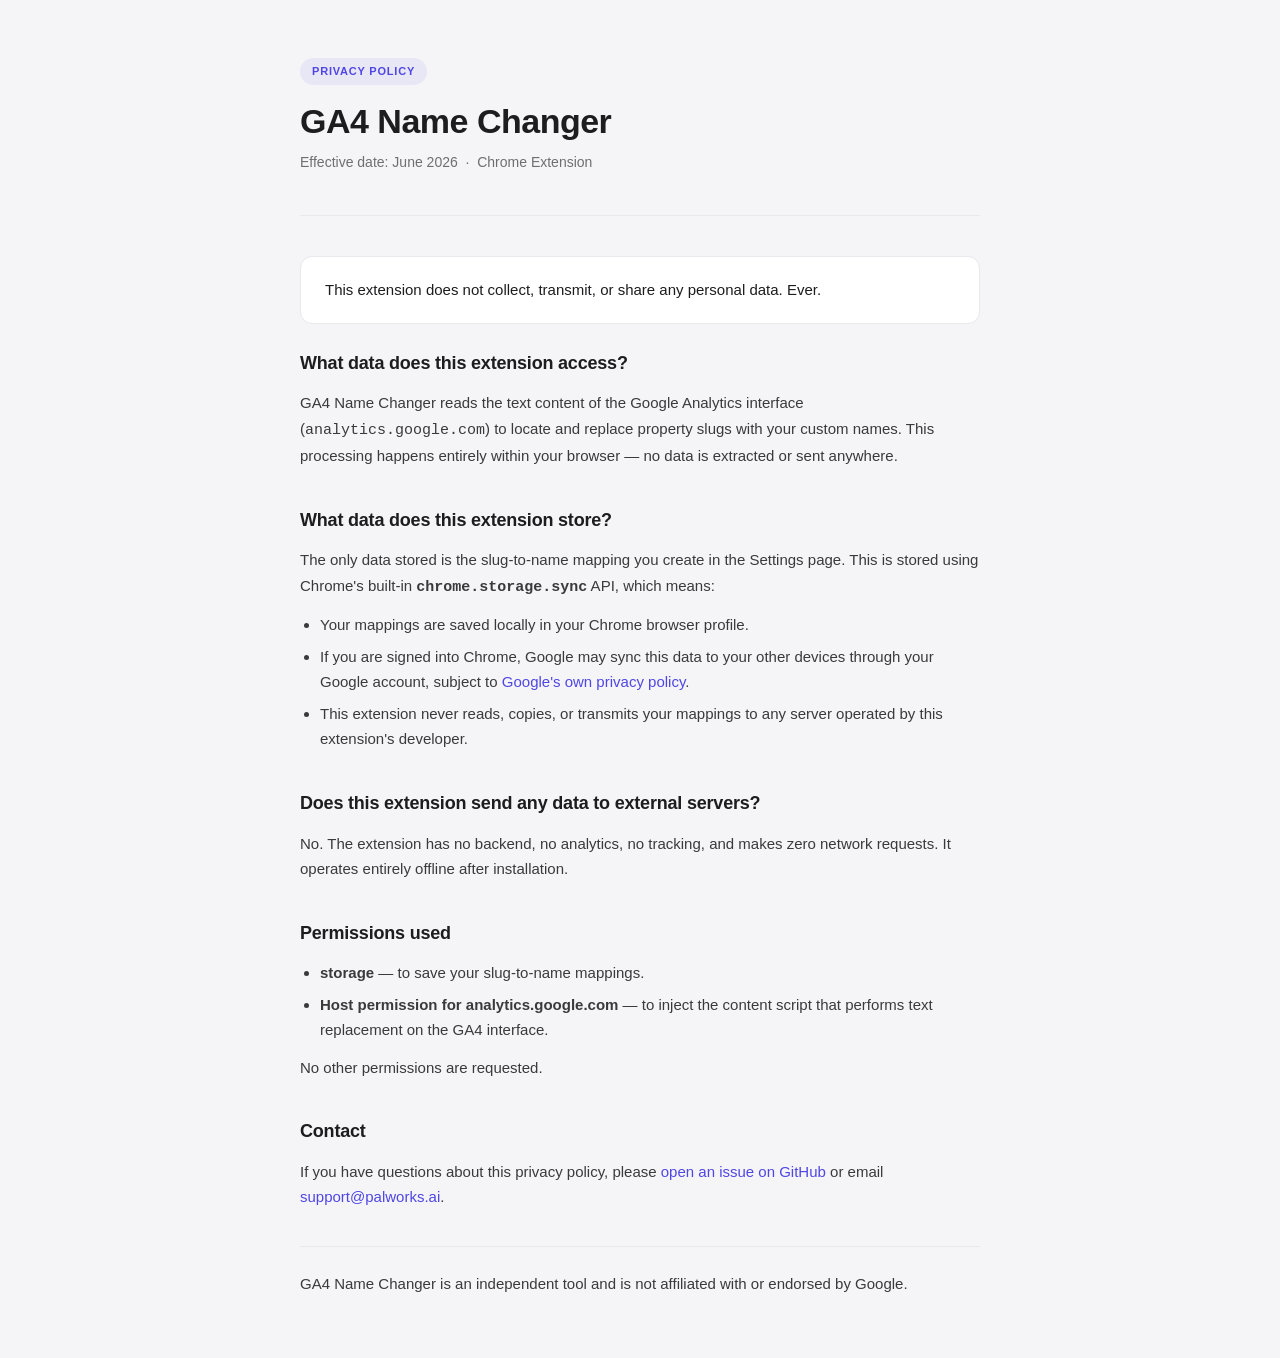
==== privacy.html @ 748536a0 "docs: overhaul README/ARCHITECTURE/CHANGELOG for public release; remove dead files - README: rewrite" ====
<!DOCTYPE html>
<html lang="en">
<head>
  <meta charset="UTF-8">
  <meta name="viewport" content="width=device-width, initial-scale=1.0">
  <title>Privacy Policy — GA4 Name Changer</title>
  <style>
    *, *::before, *::after { box-sizing: border-box; margin: 0; padding: 0; }

    :root {
      --text:   #1d1d1f;
      --text-2: #6e6e73;
      --accent: #4F46E5;
      --border: #e8e8ed;
    }

    body {
      font-family: -apple-system, BlinkMacSystemFont, "SF Pro Text", "Segoe UI", sans-serif;
      font-size: 16px;
      line-height: 1.7;
      color: var(--text);
      background: #f5f5f7;
      padding: 0 24px 64px;
      -webkit-font-smoothing: antialiased;
    }

    .container {
      max-width: 680px;
      margin: 0 auto;
    }

    header {
      padding: 56px 0 40px;
      border-bottom: 1px solid var(--border);
      margin-bottom: 40px;
    }

    .badge {
      display: inline-block;
      font-size: 11px;
      font-weight: 600;
      text-transform: uppercase;
      letter-spacing: 0.8px;
      color: var(--accent);
      background: rgba(79,70,229,0.08);
      border-radius: 20px;
      padding: 4px 12px;
      margin-bottom: 16px;
    }

    h1 {
      font-size: 34px;
      font-weight: 700;
      letter-spacing: -0.5px;
      line-height: 1.2;
    }

    .meta {
      font-size: 14px;
      color: var(--text-2);
      margin-top: 10px;
    }

    section {
      margin-bottom: 36px;
    }

    h2 {
      font-size: 18px;
      font-weight: 600;
      letter-spacing: -0.2px;
      margin-bottom: 12px;
    }

    p {
      font-size: 15px;
      color: #3a3a3c;
      margin-bottom: 12px;
    }

    p:last-child {
      margin-bottom: 0;
    }

    ul {
      padding-left: 20px;
      margin-bottom: 12px;
    }

    li {
      font-size: 15px;
      color: #3a3a3c;
      margin-bottom: 6px;
    }

    .highlight-box {
      background: white;
      border-radius: 12px;
      border: 1px solid var(--border);
      padding: 20px 24px;
      margin: 24px 0;
    }

    .highlight-box p {
      font-size: 15px;
      font-weight: 500;
      color: var(--text);
      margin: 0;
    }

    a {
      color: var(--accent);
      text-decoration: none;
    }

    a:hover {
      text-decoration: underline;
    }

    footer {
      border-top: 1px solid var(--border);
      padding-top: 24px;
      font-size: 13px;
      color: var(--text-2);
    }
  </style>
</head>
<body>
  <div class="container">

    <header>
      <div class="badge">Privacy Policy</div>
      <h1>GA4 Name Changer</h1>
      <p class="meta">Effective date: June 2026 &nbsp;·&nbsp; Chrome Extension</p>
    </header>

    <div class="highlight-box">
      <p>This extension does not collect, transmit, or share any personal data. Ever.</p>
    </div>

    <section>
      <h2>What data does this extension access?</h2>
      <p>GA4 Name Changer reads the text content of the Google Analytics interface
         (<code>analytics.google.com</code>) to locate and replace property slugs with your
         custom names. This processing happens entirely within your browser — no data is
         extracted or sent anywhere.</p>
    </section>

    <section>
      <h2>What data does this extension store?</h2>
      <p>The only data stored is the slug-to-name mapping you create in the Settings page.
         This is stored using Chrome's built-in
         <strong><code>chrome.storage.sync</code></strong> API, which means:</p>
      <ul>
        <li>Your mappings are saved locally in your Chrome browser profile.</li>
        <li>If you are signed into Chrome, Google may sync this data to your other
            devices through your Google account, subject to
            <a href="https://policies.google.com/privacy" target="_blank" rel="noopener">
            Google's own privacy policy</a>.</li>
        <li>This extension never reads, copies, or transmits your mappings to any
            server operated by this extension's developer.</li>
      </ul>
    </section>

    <section>
      <h2>Does this extension send any data to external servers?</h2>
      <p>No. The extension has no backend, no analytics, no tracking, and makes
         zero network requests. It operates entirely offline after installation.</p>
    </section>

    <section>
      <h2>Permissions used</h2>
      <ul>
        <li><strong>storage</strong> — to save your slug-to-name mappings.</li>
        <li><strong>Host permission for analytics.google.com</strong> — to inject the
            content script that performs text replacement on the GA4 interface.</li>
      </ul>
      <p>No other permissions are requested.</p>
    </section>

    <section>
      <h2>Contact</h2>
      <p>If you have questions about this privacy policy, please
         <a href="https://github.com/PalWorks/Google-Analytics-Name-Changer-for-Chrome-Extensions/issues"
            target="_blank" rel="noopener">open an issue on GitHub</a>
         or email <a href="mailto:support@palworks.ai">support@palworks.ai</a>.</p>
    </section>

    <footer>
      <p>GA4 Name Changer is an independent tool and is not affiliated with or endorsed by Google.</p>
    </footer>

  </div>
</body>
</html>
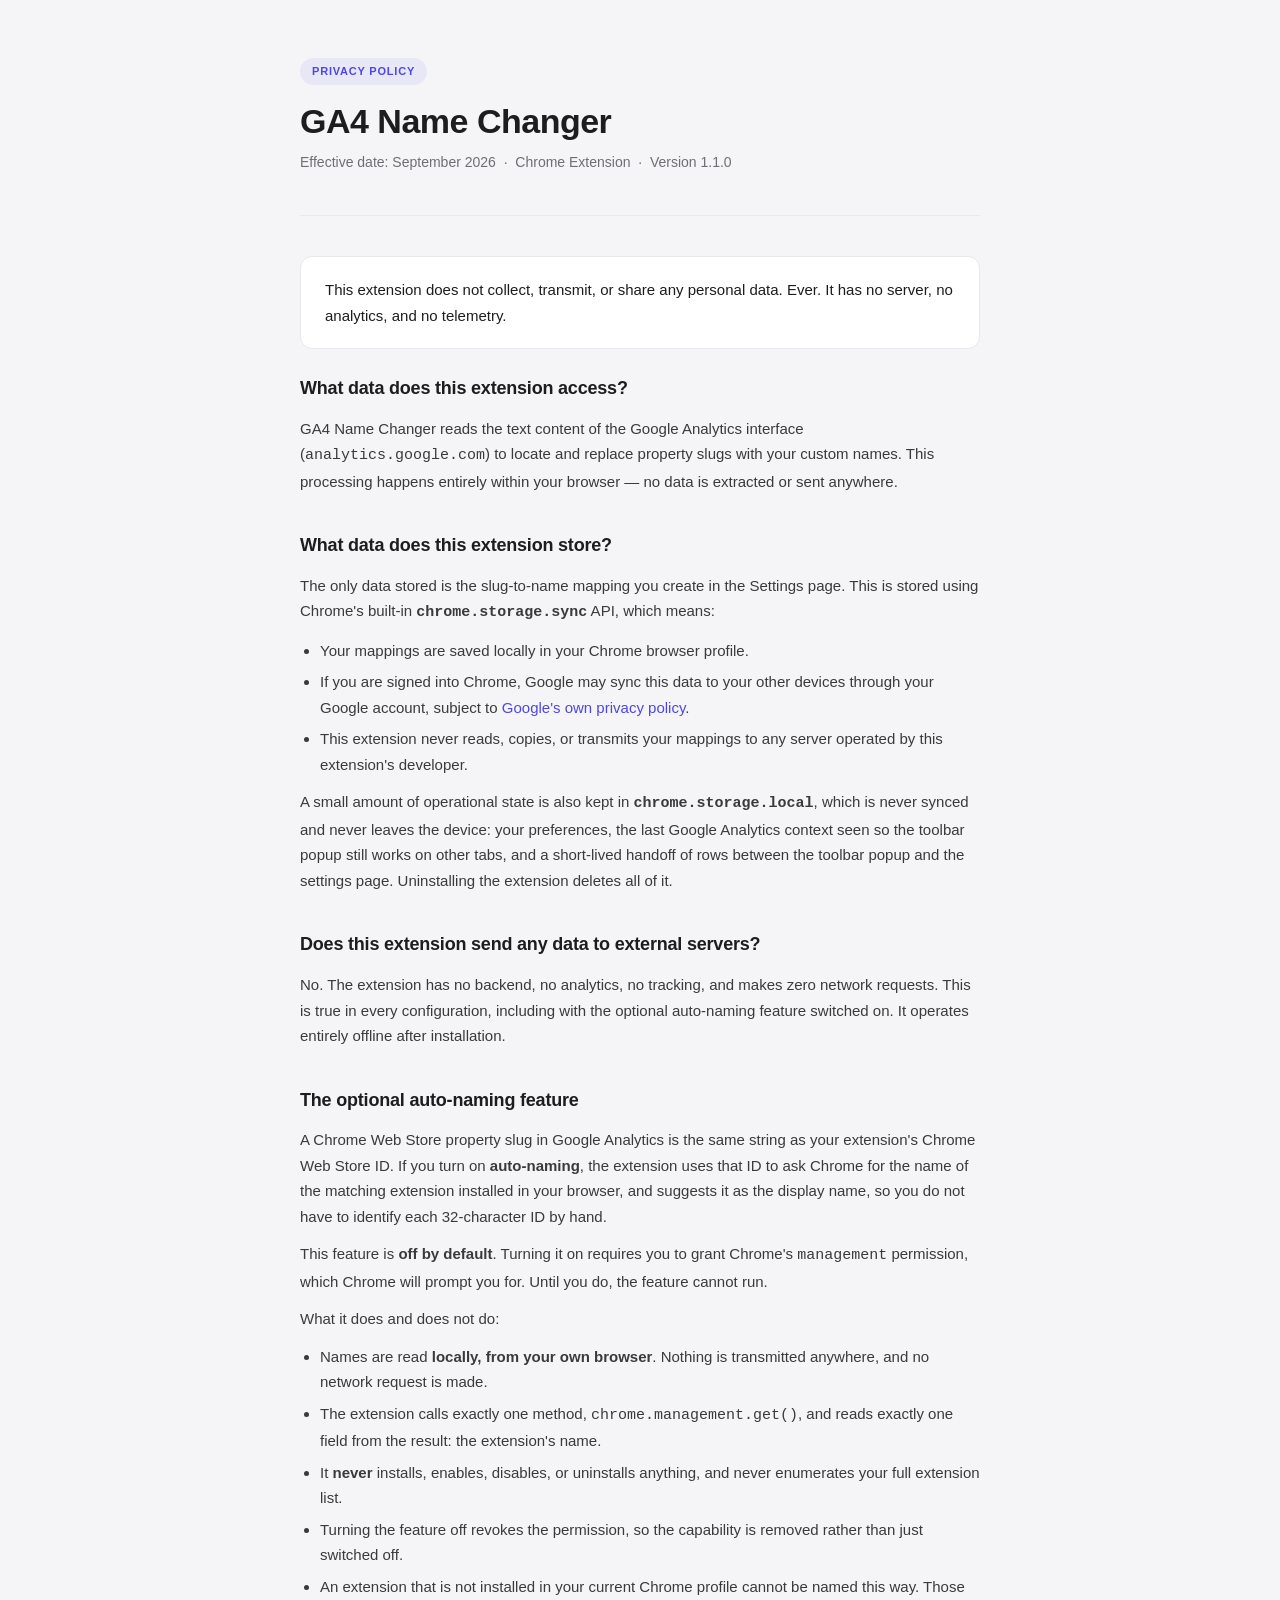
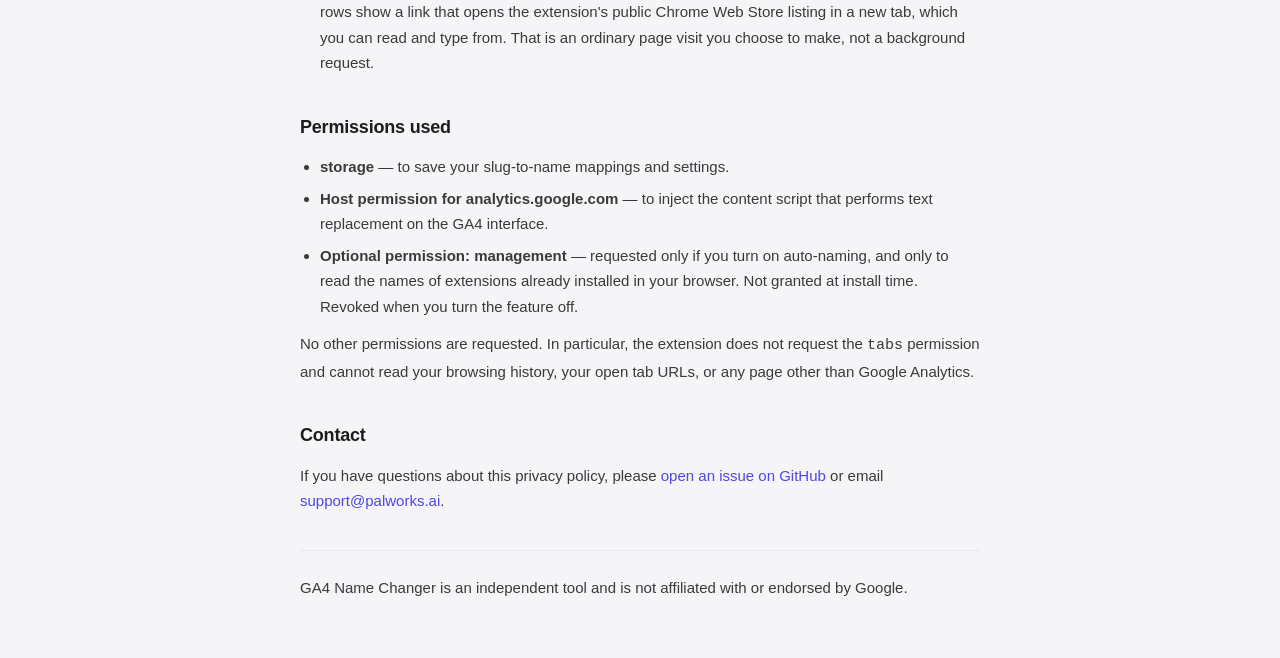
==== commit 43d04a78: "feat: auto-naming, onboarding modal, popup handoff, and agent docs Adds v1.1.0. Three user-facing fe" ====
--- a/privacy.html
+++ b/privacy.html
@@ -131,11 +131,12 @@
     <header>
       <div class="badge">Privacy Policy</div>
       <h1>GA4 Name Changer</h1>
-      <p class="meta">Effective date: June 2026 &nbsp;·&nbsp; Chrome Extension</p>
+      <p class="meta">Effective date: September 2026 &nbsp;·&nbsp; Chrome Extension &nbsp;·&nbsp; Version 1.1.0</p>
     </header>
 
     <div class="highlight-box">
-      <p>This extension does not collect, transmit, or share any personal data. Ever.</p>
+      <p>This extension does not collect, transmit, or share any personal data. Ever.
+         It has no server, no analytics, and no telemetry.</p>
     </div>
 
     <section>
@@ -160,22 +161,65 @@
         <li>This extension never reads, copies, or transmits your mappings to any
             server operated by this extension's developer.</li>
       </ul>
+      <p>A small amount of operational state is also kept in
+         <strong><code>chrome.storage.local</code></strong>, which is never synced and
+         never leaves the device: your preferences, the last Google Analytics context
+         seen so the toolbar popup still works on other tabs, and a short-lived handoff
+         of rows between the toolbar popup and the settings page. Uninstalling the
+         extension deletes all of it.</p>
     </section>
 
     <section>
       <h2>Does this extension send any data to external servers?</h2>
-      <p>No. The extension has no backend, no analytics, no tracking, and makes
-         zero network requests. It operates entirely offline after installation.</p>
+      <p>No. The extension has no backend, no analytics, no tracking, and makes zero
+         network requests. This is true in every configuration, including with the
+         optional auto-naming feature switched on. It operates entirely offline after
+         installation.</p>
+    </section>
+
+    <section>
+      <h2>The optional auto-naming feature</h2>
+      <p>A Chrome Web Store property slug in Google Analytics is the same string as
+         your extension's Chrome Web Store ID. If you turn on <strong>auto-naming</strong>,
+         the extension uses that ID to ask Chrome for the name of the matching extension
+         installed in your browser, and suggests it as the display name, so you do not
+         have to identify each 32-character ID by hand.</p>
+
+      <p>This feature is <strong>off by default</strong>. Turning it on requires you to
+         grant Chrome's <code>management</code> permission, which Chrome will prompt you
+         for. Until you do, the feature cannot run.</p>
+
+      <p>What it does and does not do:</p>
+      <ul>
+        <li>Names are read <strong>locally, from your own browser</strong>. Nothing is
+            transmitted anywhere, and no network request is made.</li>
+        <li>The extension calls exactly one method, <code>chrome.management.get()</code>,
+            and reads exactly one field from the result: the extension's name.</li>
+        <li>It <strong>never</strong> installs, enables, disables, or uninstalls anything,
+            and never enumerates your full extension list.</li>
+        <li>Turning the feature off revokes the permission, so the capability is removed
+            rather than just switched off.</li>
+        <li>An extension that is not installed in your current Chrome profile cannot be
+            named this way. Those rows show a link that opens the extension's public
+            Chrome Web Store listing in a new tab, which you can read and type from. That
+            is an ordinary page visit you choose to make, not a background request.</li>
+      </ul>
     </section>
 
     <section>
       <h2>Permissions used</h2>
       <ul>
-        <li><strong>storage</strong> — to save your slug-to-name mappings.</li>
+        <li><strong>storage</strong> — to save your slug-to-name mappings and settings.</li>
         <li><strong>Host permission for analytics.google.com</strong> — to inject the
             content script that performs text replacement on the GA4 interface.</li>
+        <li><strong>Optional permission: management</strong> — requested only if you turn
+            on auto-naming, and only to read the names of extensions already installed in
+            your browser. Not granted at install time. Revoked when you turn the feature
+            off.</li>
       </ul>
-      <p>No other permissions are requested.</p>
+      <p>No other permissions are requested. In particular, the extension does not
+         request the <code>tabs</code> permission and cannot read your browsing history,
+         your open tab URLs, or any page other than Google Analytics.</p>
     </section>
 
     <section>
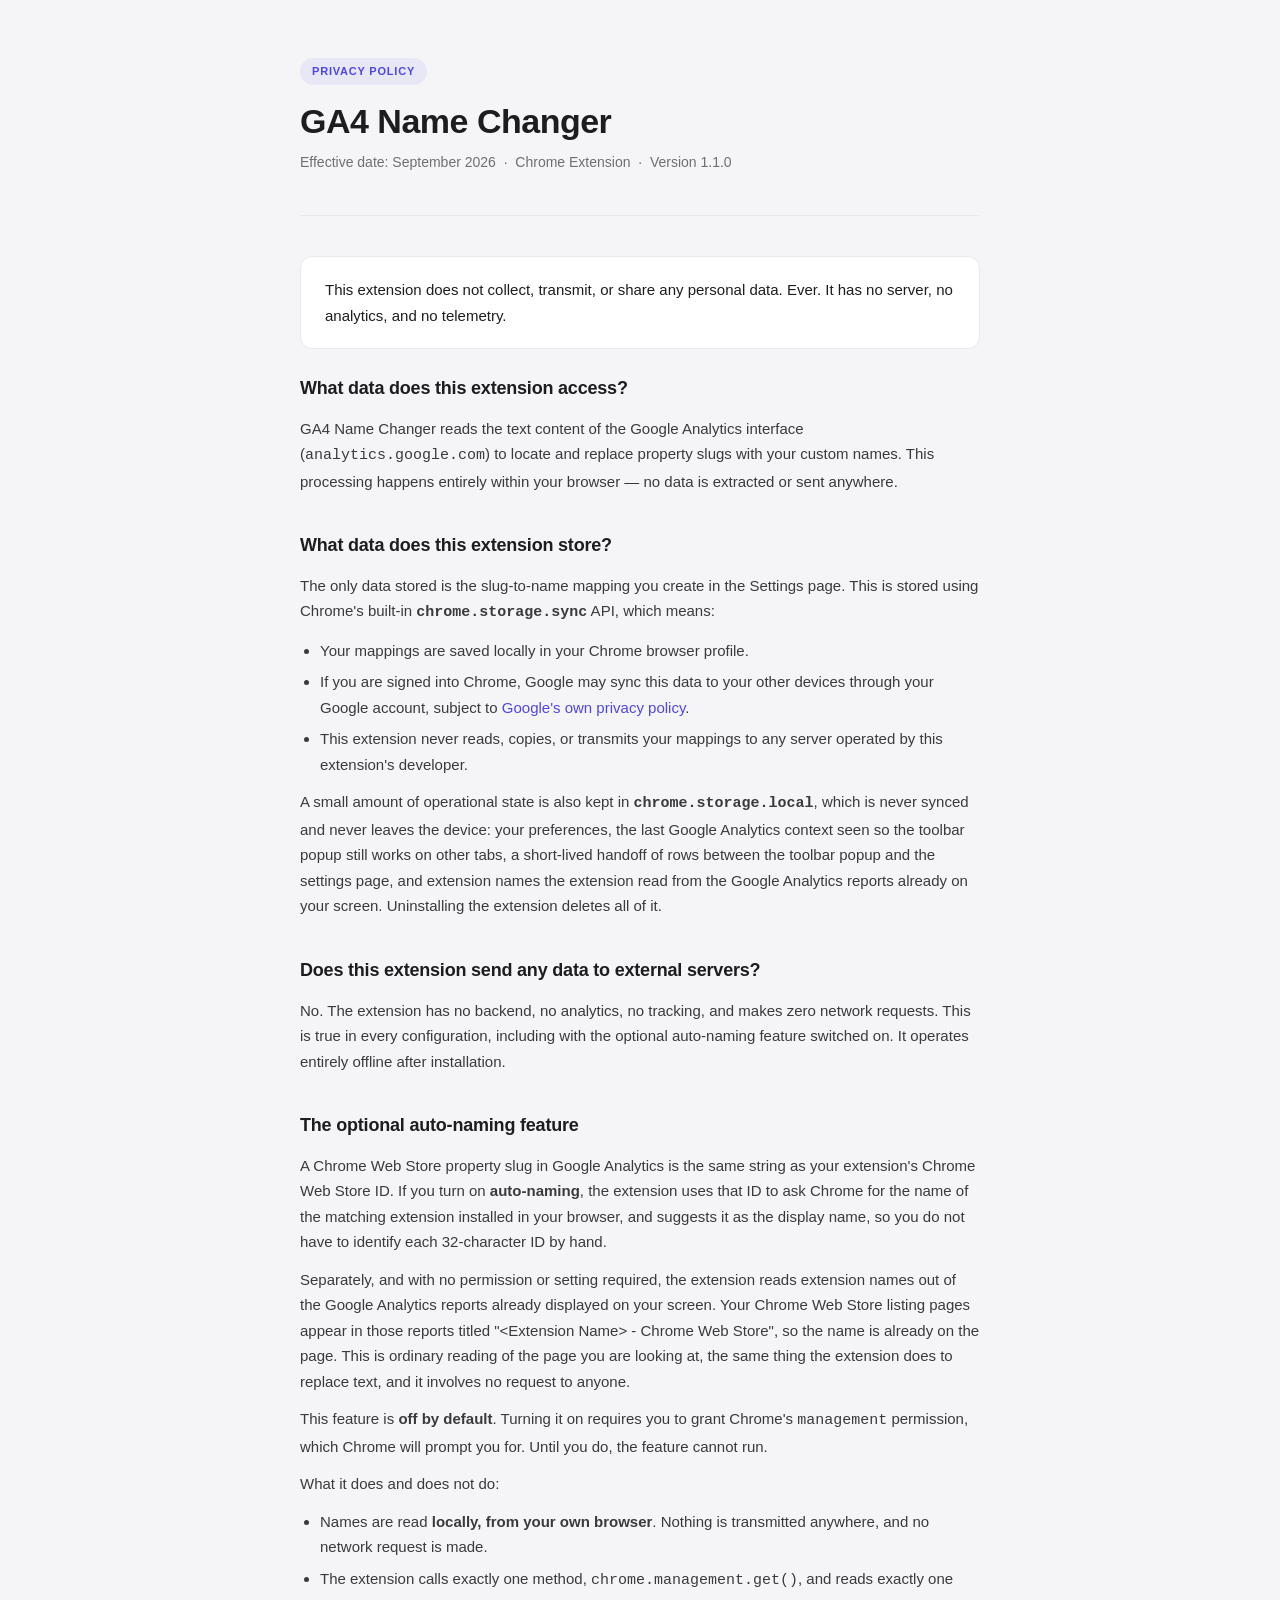
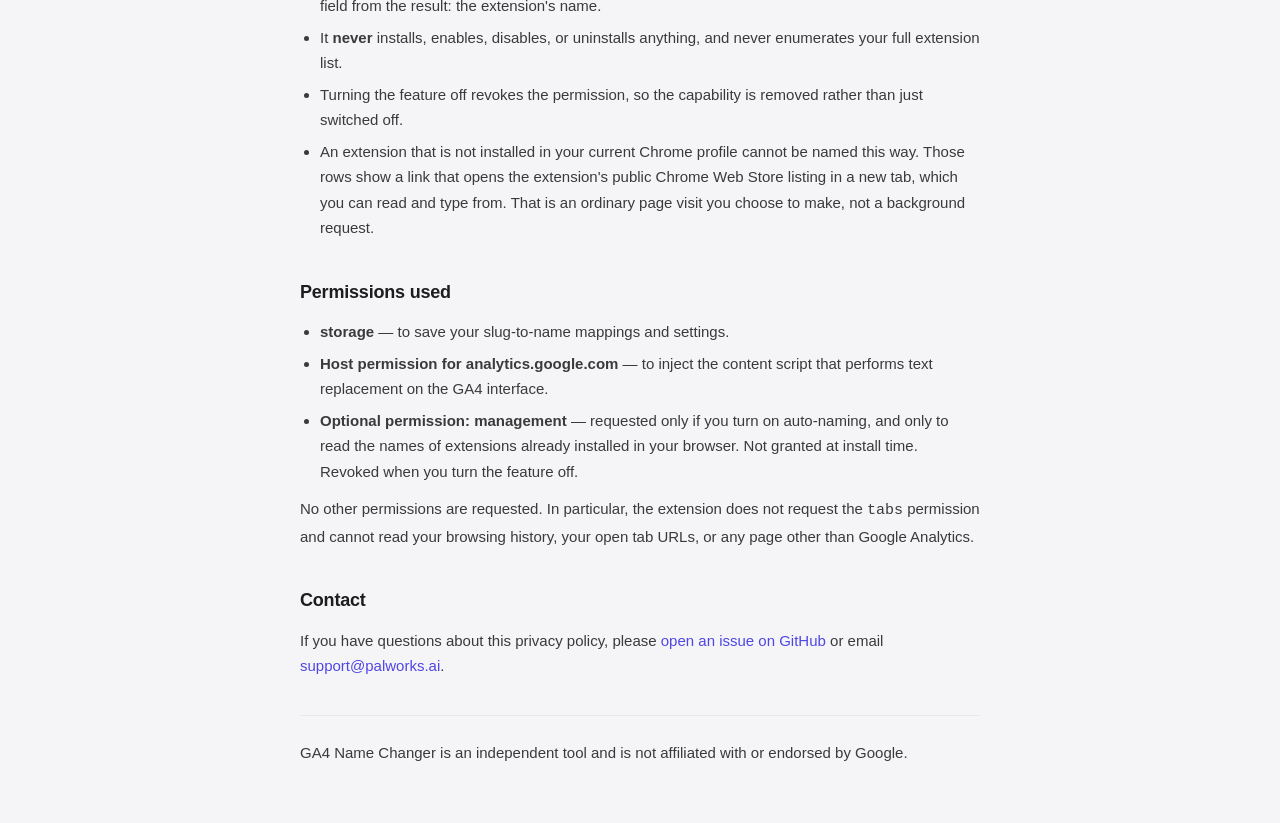
==== commit 8cf15c14: "feat: harvest extension names from GA4's own reports; multi-account detection Three fixes from testi" ====
--- a/privacy.html
+++ b/privacy.html
@@ -164,9 +164,10 @@
       <p>A small amount of operational state is also kept in
          <strong><code>chrome.storage.local</code></strong>, which is never synced and
          never leaves the device: your preferences, the last Google Analytics context
-         seen so the toolbar popup still works on other tabs, and a short-lived handoff
-         of rows between the toolbar popup and the settings page. Uninstalling the
-         extension deletes all of it.</p>
+         seen so the toolbar popup still works on other tabs, a short-lived handoff of rows
+         between the toolbar popup and the settings page, and extension names the
+         extension read from the Google Analytics reports already on your screen.
+         Uninstalling the extension deletes all of it.</p>
     </section>
 
     <section>
@@ -184,6 +185,13 @@
          the extension uses that ID to ask Chrome for the name of the matching extension
          installed in your browser, and suggests it as the display name, so you do not
          have to identify each 32-character ID by hand.</p>
+
+      <p>Separately, and with no permission or setting required, the extension reads
+         extension names out of the Google Analytics reports already displayed on your
+         screen. Your Chrome Web Store listing pages appear in those reports titled
+         "&lt;Extension Name&gt; - Chrome Web Store", so the name is already on the page.
+         This is ordinary reading of the page you are looking at, the same thing the
+         extension does to replace text, and it involves no request to anyone.</p>
 
       <p>This feature is <strong>off by default</strong>. Turning it on requires you to
          grant Chrome's <code>management</code> permission, which Chrome will prompt you
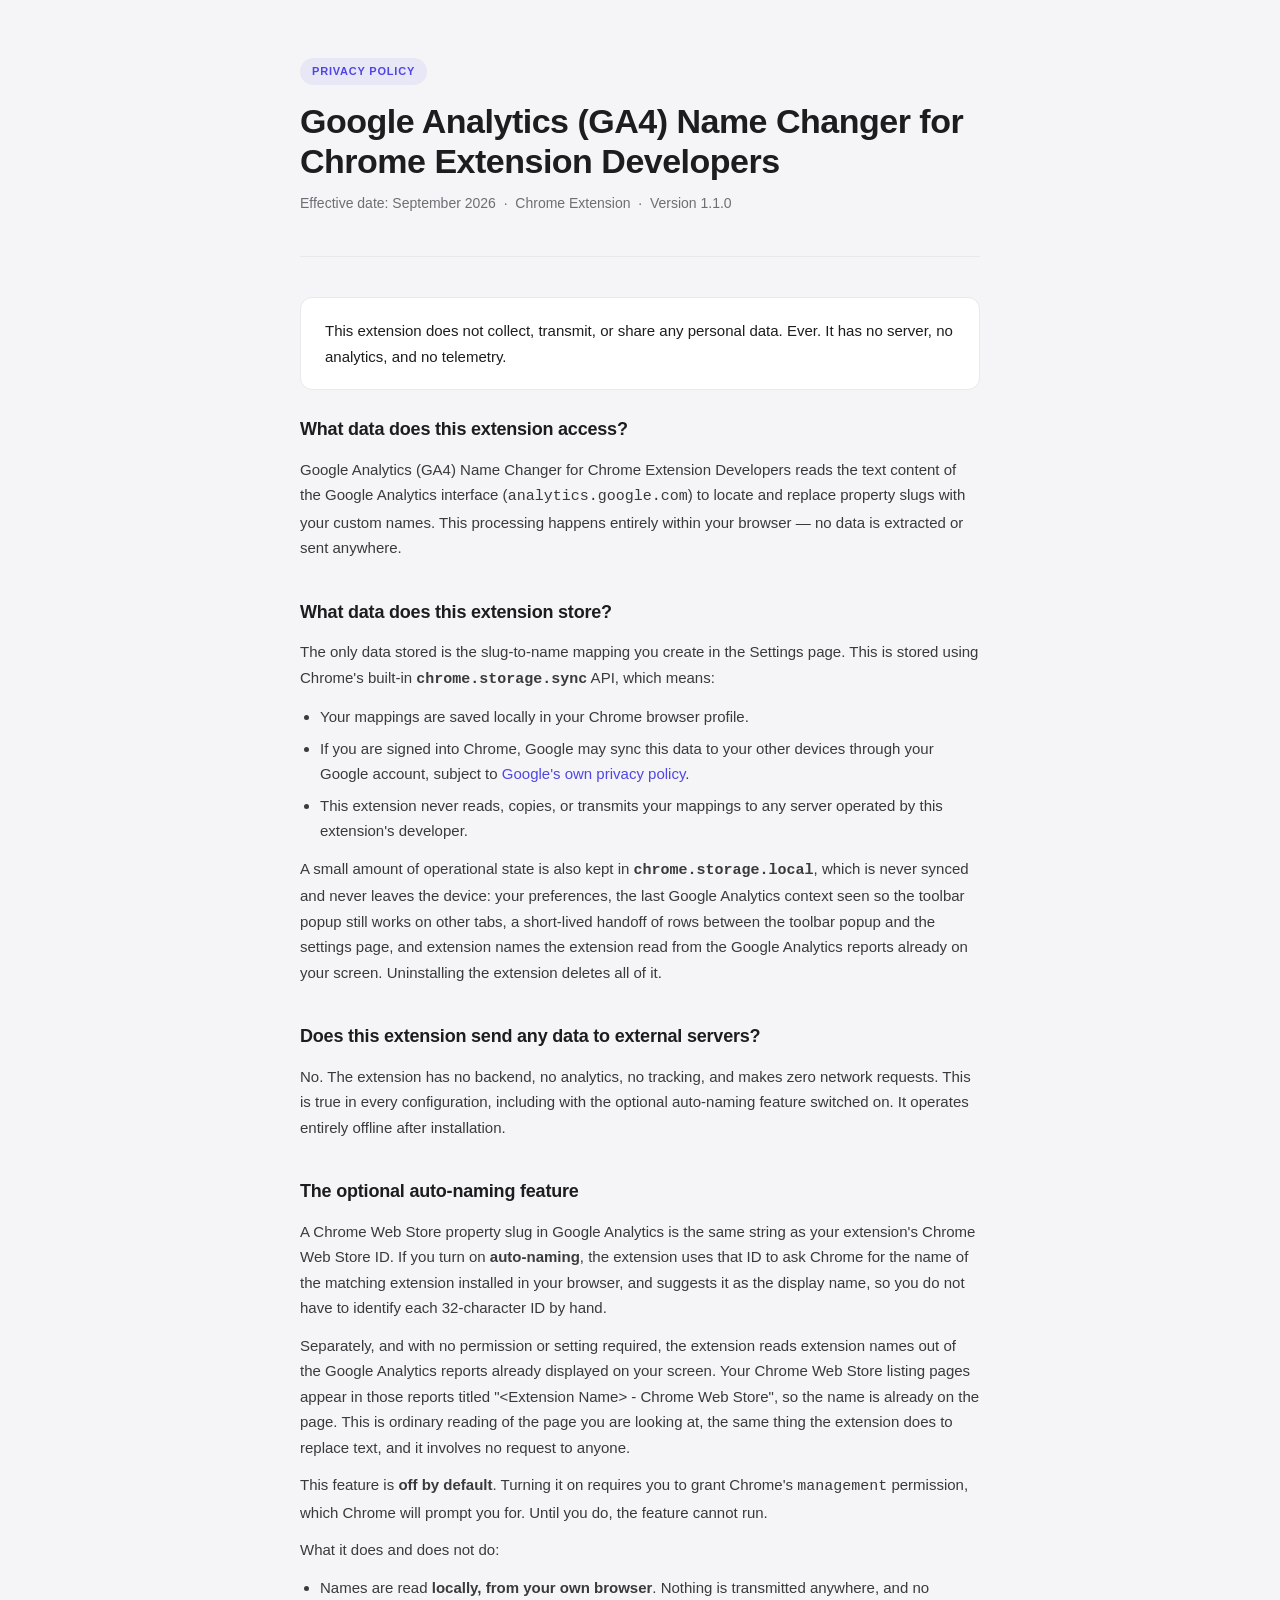
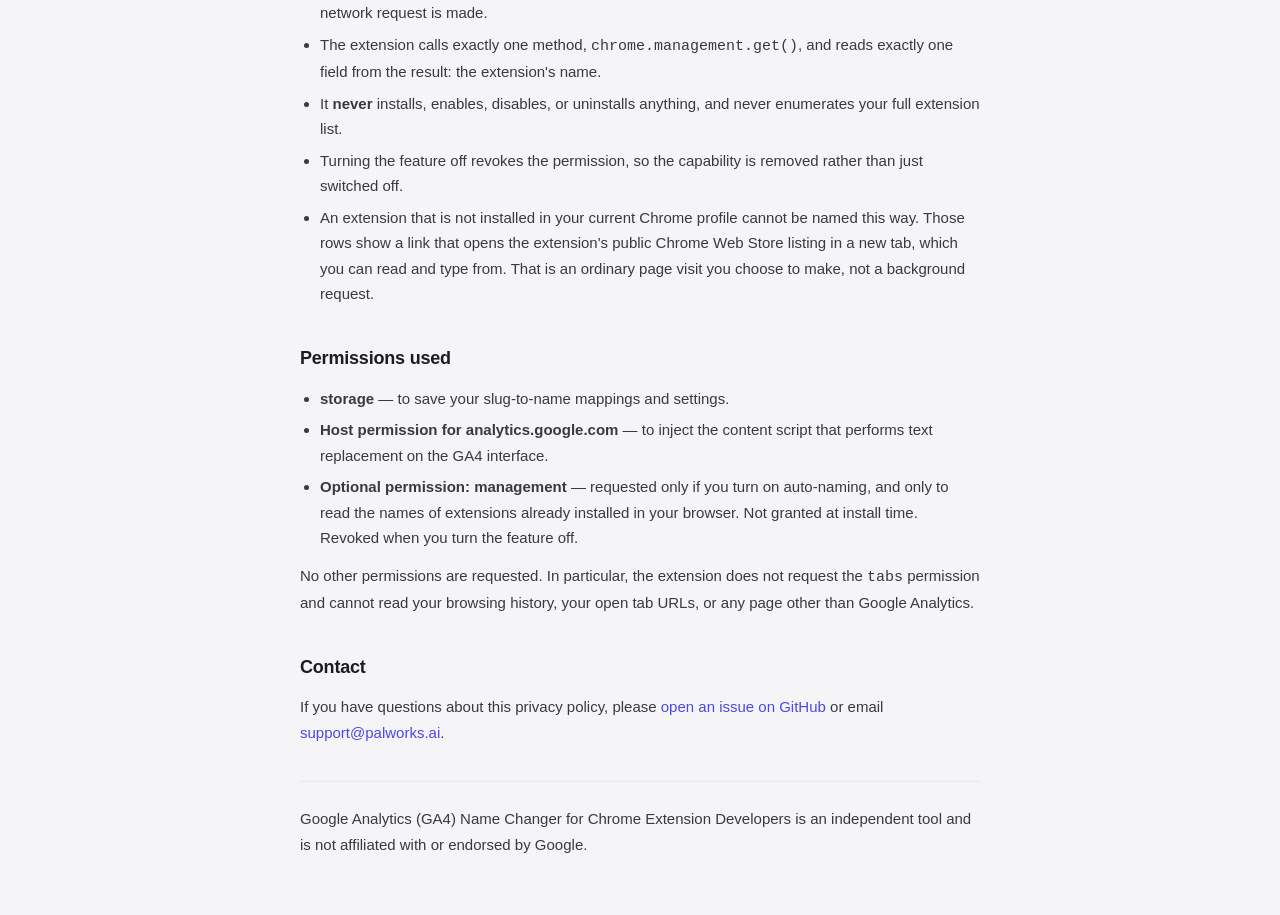
==== commit 4b3fe2e4: "feat: feedback form, management opt-out, rename Rename   The extension is now "Google Analytics (GA4" ====
--- a/privacy.html
+++ b/privacy.html
@@ -3,7 +3,7 @@
 <head>
   <meta charset="UTF-8">
   <meta name="viewport" content="width=device-width, initial-scale=1.0">
-  <title>Privacy Policy — GA4 Name Changer</title>
+  <title>Privacy Policy — Google Analytics (GA4) Name Changer for Chrome Extension Developers</title>
   <style>
     *, *::before, *::after { box-sizing: border-box; margin: 0; padding: 0; }
 
@@ -130,7 +130,7 @@
 
     <header>
       <div class="badge">Privacy Policy</div>
-      <h1>GA4 Name Changer</h1>
+      <h1>Google Analytics (GA4) Name Changer for Chrome Extension Developers</h1>
       <p class="meta">Effective date: September 2026 &nbsp;·&nbsp; Chrome Extension &nbsp;·&nbsp; Version 1.1.0</p>
     </header>
 
@@ -141,7 +141,7 @@
 
     <section>
       <h2>What data does this extension access?</h2>
-      <p>GA4 Name Changer reads the text content of the Google Analytics interface
+      <p>Google Analytics (GA4) Name Changer for Chrome Extension Developers reads the text content of the Google Analytics interface
          (<code>analytics.google.com</code>) to locate and replace property slugs with your
          custom names. This processing happens entirely within your browser — no data is
          extracted or sent anywhere.</p>
@@ -239,7 +239,7 @@
     </section>
 
     <footer>
-      <p>GA4 Name Changer is an independent tool and is not affiliated with or endorsed by Google.</p>
+      <p>Google Analytics (GA4) Name Changer for Chrome Extension Developers is an independent tool and is not affiliated with or endorsed by Google.</p>
     </footer>
 
   </div>
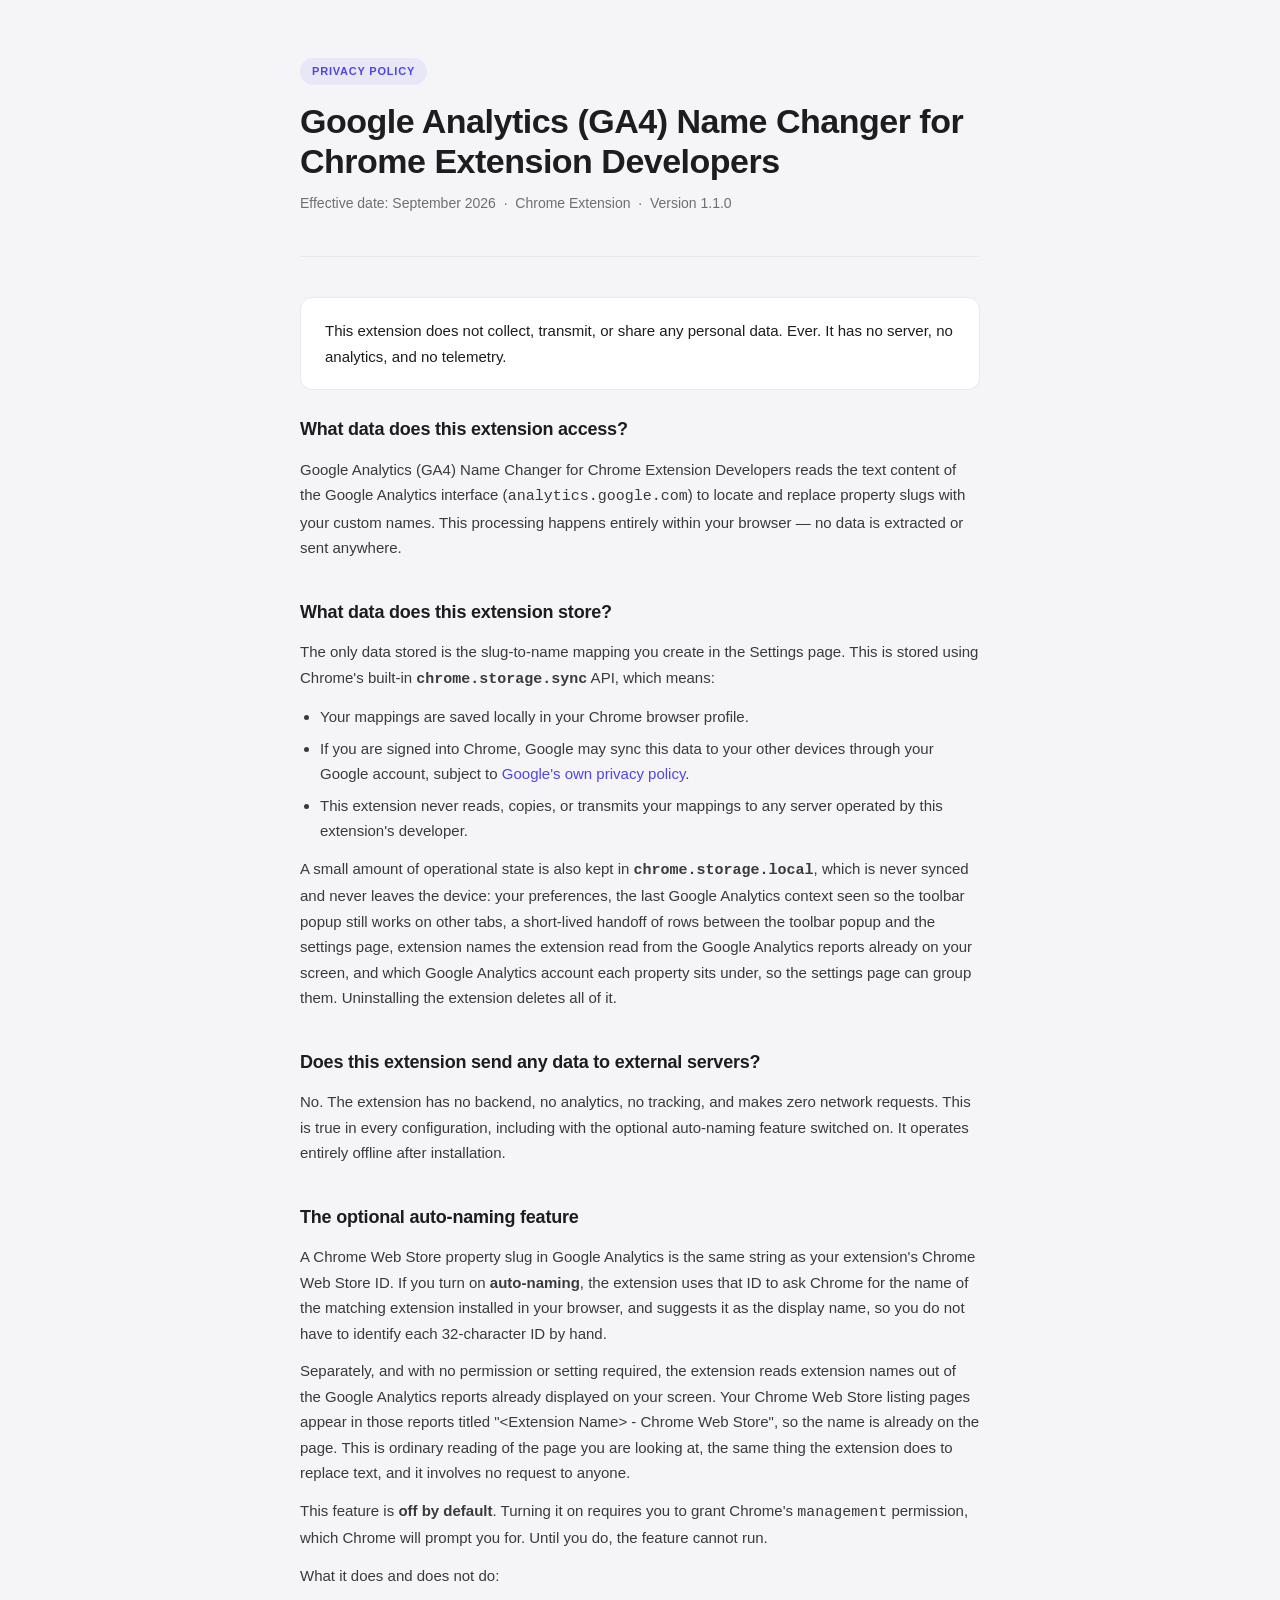
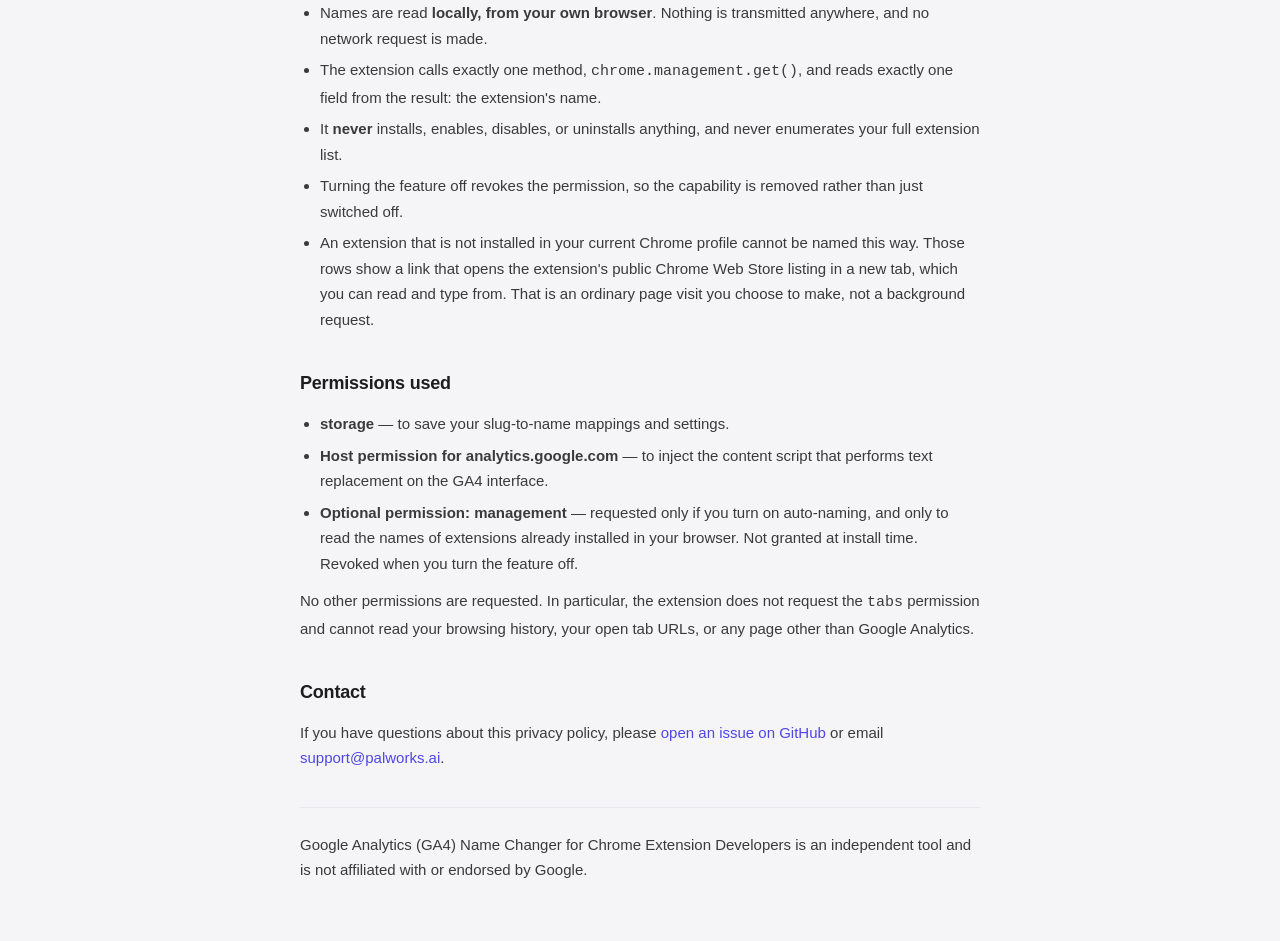
==== commit cadb240b: "fix: never attribute a name while GA4's reports are still the old property's Reported from live use:" ====
--- a/privacy.html
+++ b/privacy.html
@@ -165,8 +165,10 @@
          <strong><code>chrome.storage.local</code></strong>, which is never synced and
          never leaves the device: your preferences, the last Google Analytics context
          seen so the toolbar popup still works on other tabs, a short-lived handoff of rows
-         between the toolbar popup and the settings page, and extension names the
-         extension read from the Google Analytics reports already on your screen.
+         between the toolbar popup and the settings page, extension names the
+         extension read from the Google Analytics reports already on your screen, and
+         which Google Analytics account each property sits under, so the settings page can
+         group them.
          Uninstalling the extension deletes all of it.</p>
     </section>
 
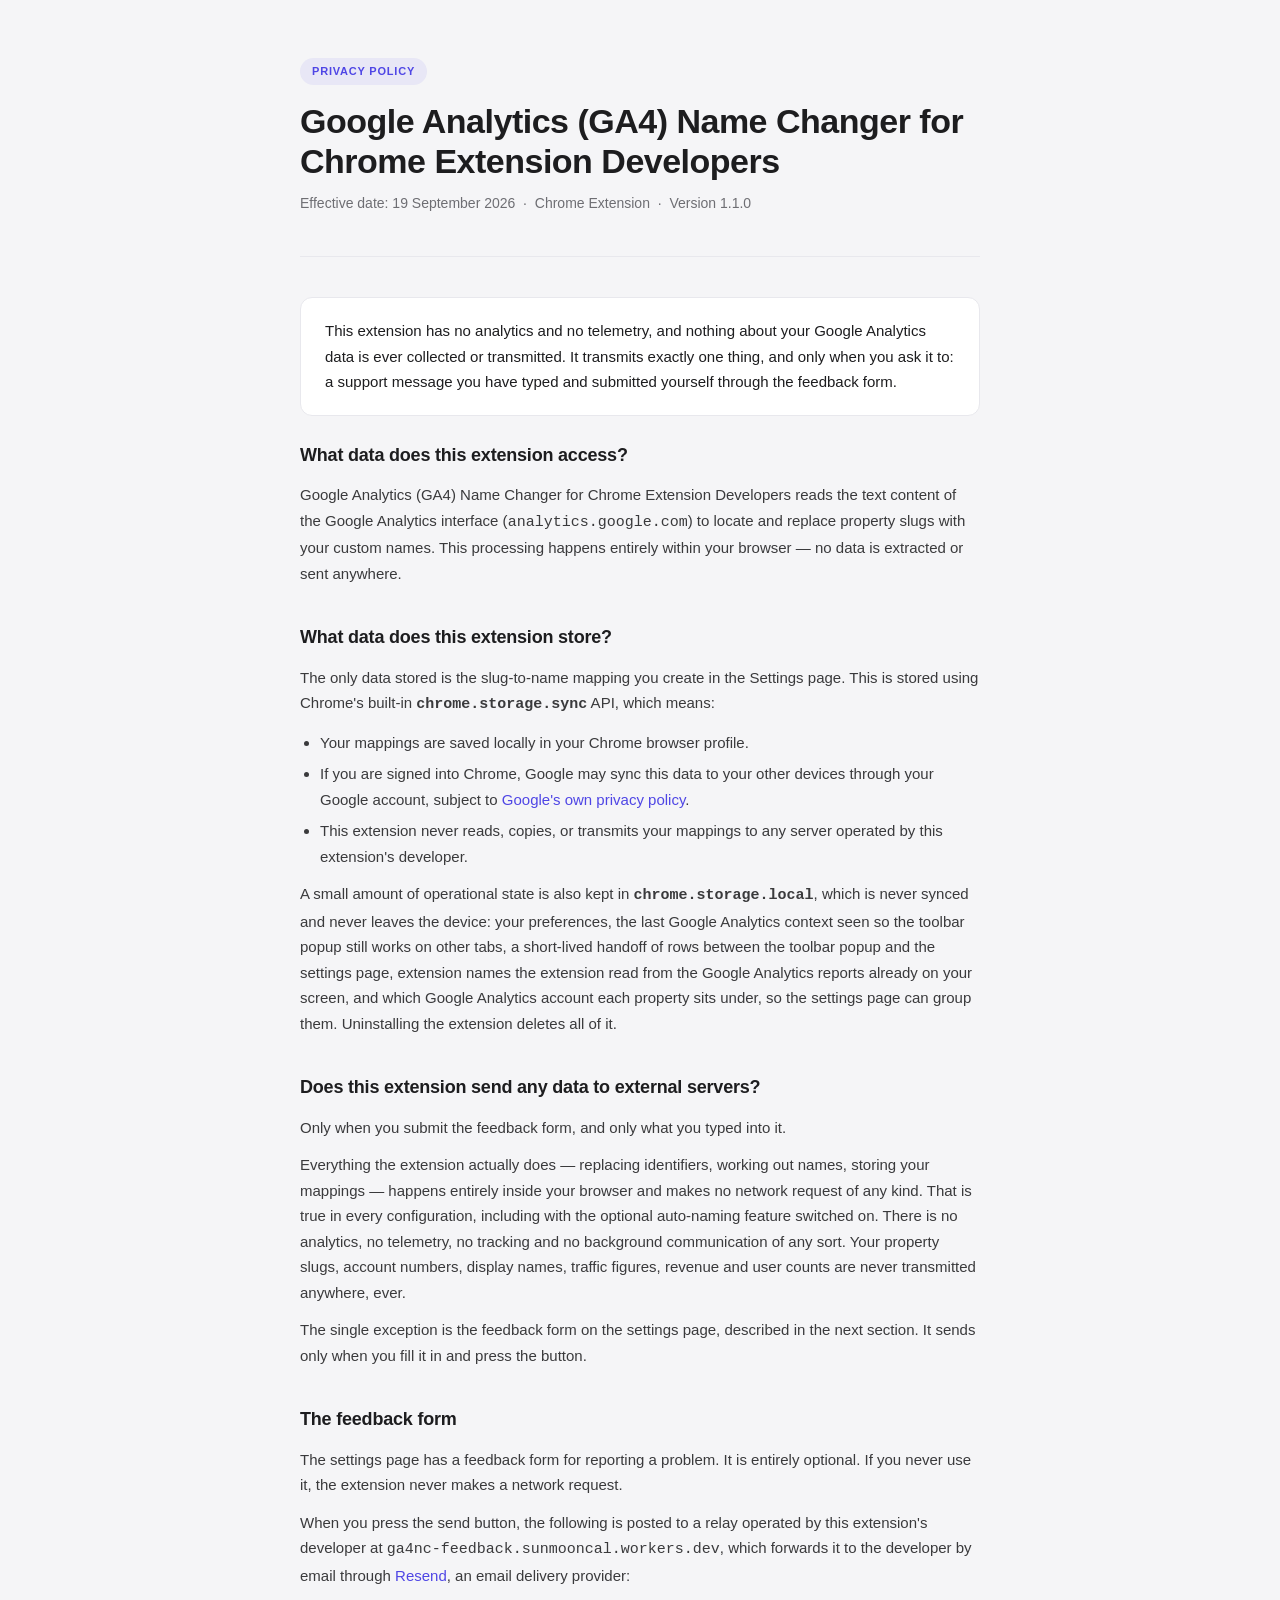
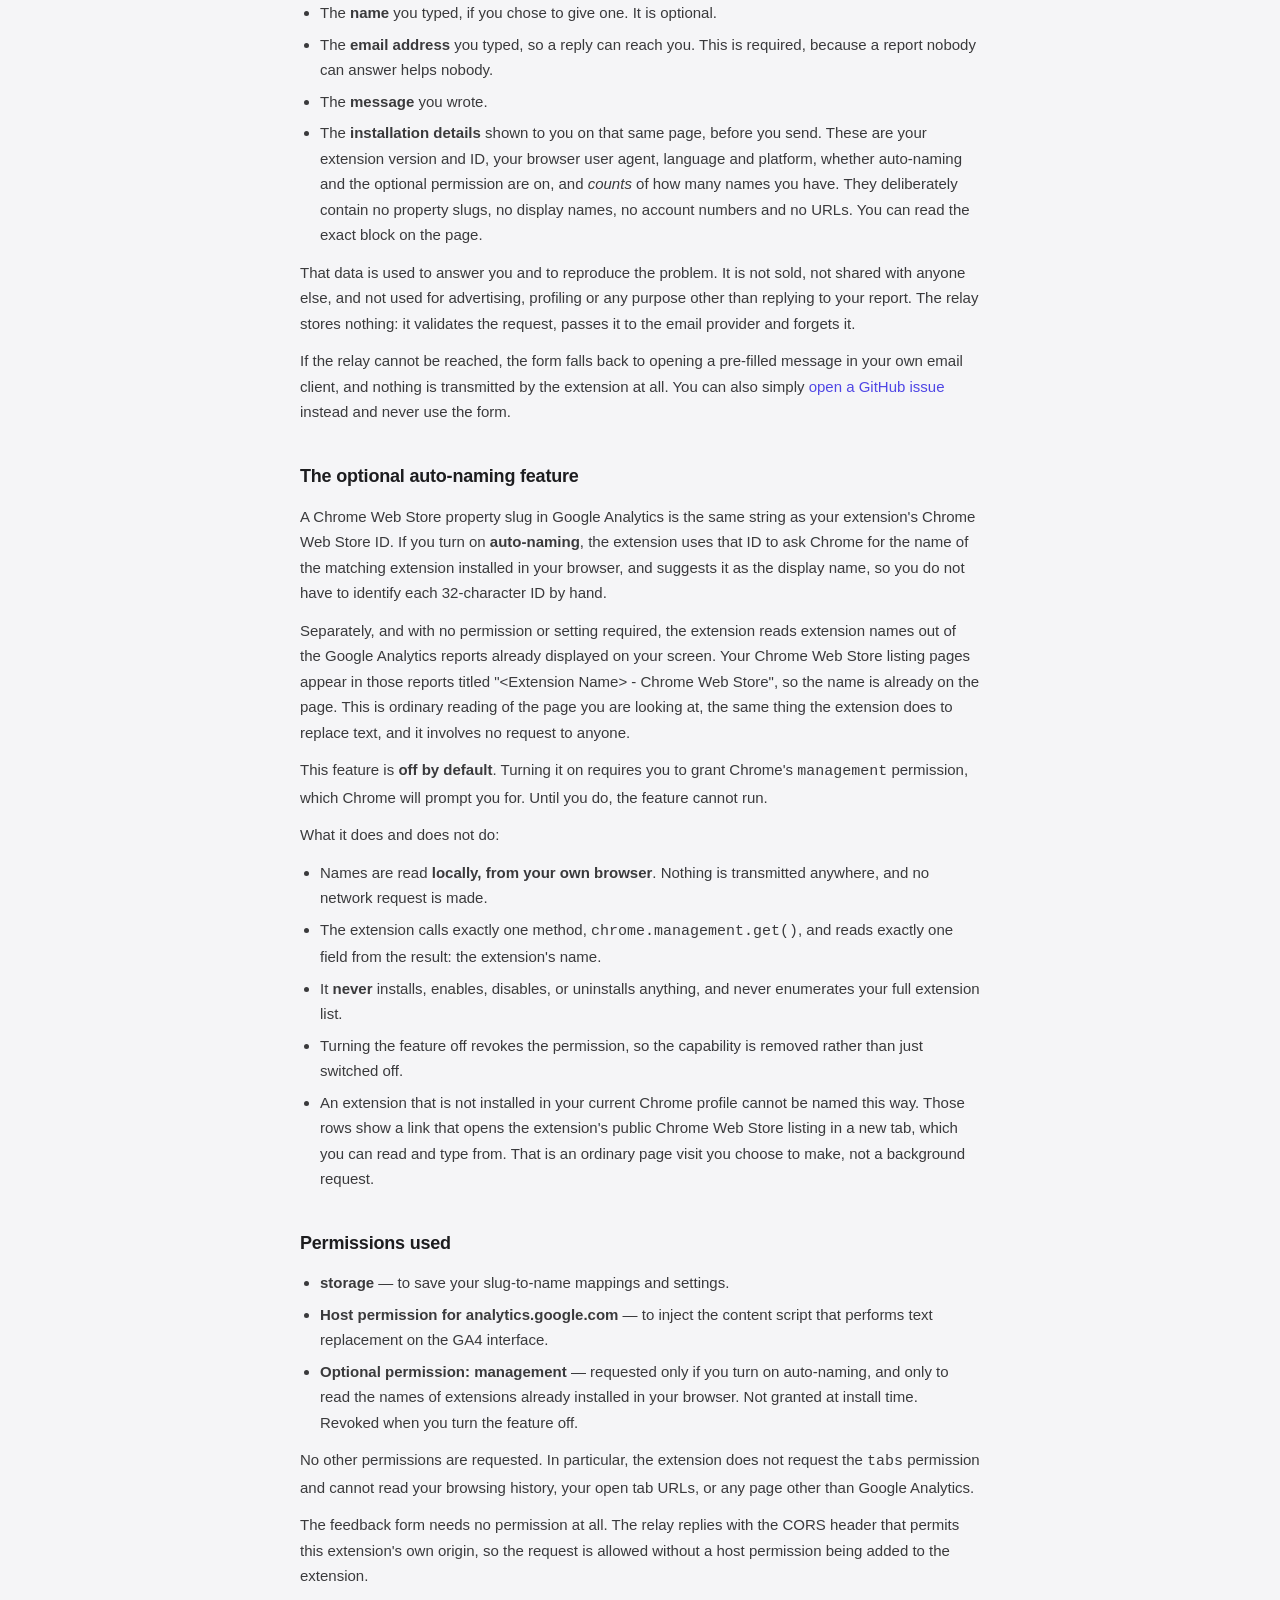
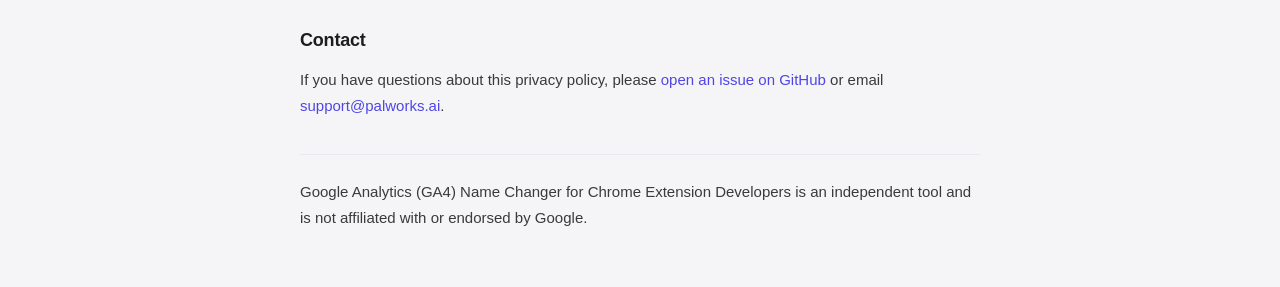
==== commit c082d2f6: "feat: MIT licence, and deploy the feedback relay with the privacy claim narrowed Three changes that " ====
--- a/privacy.html
+++ b/privacy.html
@@ -131,12 +131,14 @@
     <header>
       <div class="badge">Privacy Policy</div>
       <h1>Google Analytics (GA4) Name Changer for Chrome Extension Developers</h1>
-      <p class="meta">Effective date: September 2026 &nbsp;·&nbsp; Chrome Extension &nbsp;·&nbsp; Version 1.1.0</p>
+      <p class="meta">Effective date: 19 September 2026 &nbsp;·&nbsp; Chrome Extension &nbsp;·&nbsp; Version 1.1.0</p>
     </header>
 
     <div class="highlight-box">
-      <p>This extension does not collect, transmit, or share any personal data. Ever.
-         It has no server, no analytics, and no telemetry.</p>
+      <p>This extension has no analytics and no telemetry, and nothing about your Google
+         Analytics data is ever collected or transmitted. It transmits exactly one thing,
+         and only when you ask it to: a support message you have typed and submitted
+         yourself through the feedback form.</p>
     </div>
 
     <section>
@@ -174,10 +176,49 @@
 
     <section>
       <h2>Does this extension send any data to external servers?</h2>
-      <p>No. The extension has no backend, no analytics, no tracking, and makes zero
-         network requests. This is true in every configuration, including with the
-         optional auto-naming feature switched on. It operates entirely offline after
-         installation.</p>
+      <p>Only when you submit the feedback form, and only what you typed into it.</p>
+      <p>Everything the extension actually does &mdash; replacing identifiers, working out
+         names, storing your mappings &mdash; happens entirely inside your browser and makes
+         no network request of any kind. That is true in every configuration, including
+         with the optional auto-naming feature switched on. There is no analytics, no
+         telemetry, no tracking and no background communication of any sort. Your property
+         slugs, account numbers, display names, traffic figures, revenue and user counts
+         are never transmitted anywhere, ever.</p>
+      <p>The single exception is the feedback form on the settings page, described in the
+         next section. It sends only when you fill it in and press the button.</p>
+    </section>
+
+    <section>
+      <h2>The feedback form</h2>
+      <p>The settings page has a feedback form for reporting a problem. It is entirely
+         optional. If you never use it, the extension never makes a network request.</p>
+      <p>When you press the send button, the following is posted to a relay operated by
+         this extension's developer at
+         <code>ga4nc-feedback.sunmooncal.workers.dev</code>, which forwards it to the
+         developer by email through <a href="https://resend.com/legal/privacy-policy"
+         target="_blank" rel="noopener">Resend</a>, an email delivery provider:</p>
+      <ul>
+        <li>The <strong>name</strong> you typed, if you chose to give one. It is optional.</li>
+        <li>The <strong>email address</strong> you typed, so a reply can reach you. This is
+            required, because a report nobody can answer helps nobody.</li>
+        <li>The <strong>message</strong> you wrote.</li>
+        <li>The <strong>installation details</strong> shown to you on that same page,
+            before you send. These are your extension version and ID, your browser user
+            agent, language and platform, whether auto-naming and the optional permission
+            are on, and <em>counts</em> of how many names you have. They deliberately
+            contain no property slugs, no display names, no account numbers and no URLs.
+            You can read the exact block on the page.</li>
+      </ul>
+      <p>That data is used to answer you and to reproduce the problem. It is not sold, not
+         shared with anyone else, and not used for advertising, profiling or any purpose
+         other than replying to your report. The relay stores nothing: it validates the
+         request, passes it to the email provider and forgets it.</p>
+      <p>If the relay cannot be reached, the form falls back to opening a pre-filled
+         message in your own email client, and nothing is transmitted by the extension at
+         all. You can also simply
+         <a href="https://github.com/PalWorks/Google-Analytics-Name-Changer-for-Chrome-Extensions/issues"
+            target="_blank" rel="noopener">open a GitHub issue</a> instead and never use
+         the form.</p>
     </section>
 
     <section>
@@ -230,6 +271,9 @@
       <p>No other permissions are requested. In particular, the extension does not
          request the <code>tabs</code> permission and cannot read your browsing history,
          your open tab URLs, or any page other than Google Analytics.</p>
+      <p>The feedback form needs no permission at all. The relay replies with the CORS
+         header that permits this extension's own origin, so the request is allowed
+         without a host permission being added to the extension.</p>
     </section>
 
     <section>
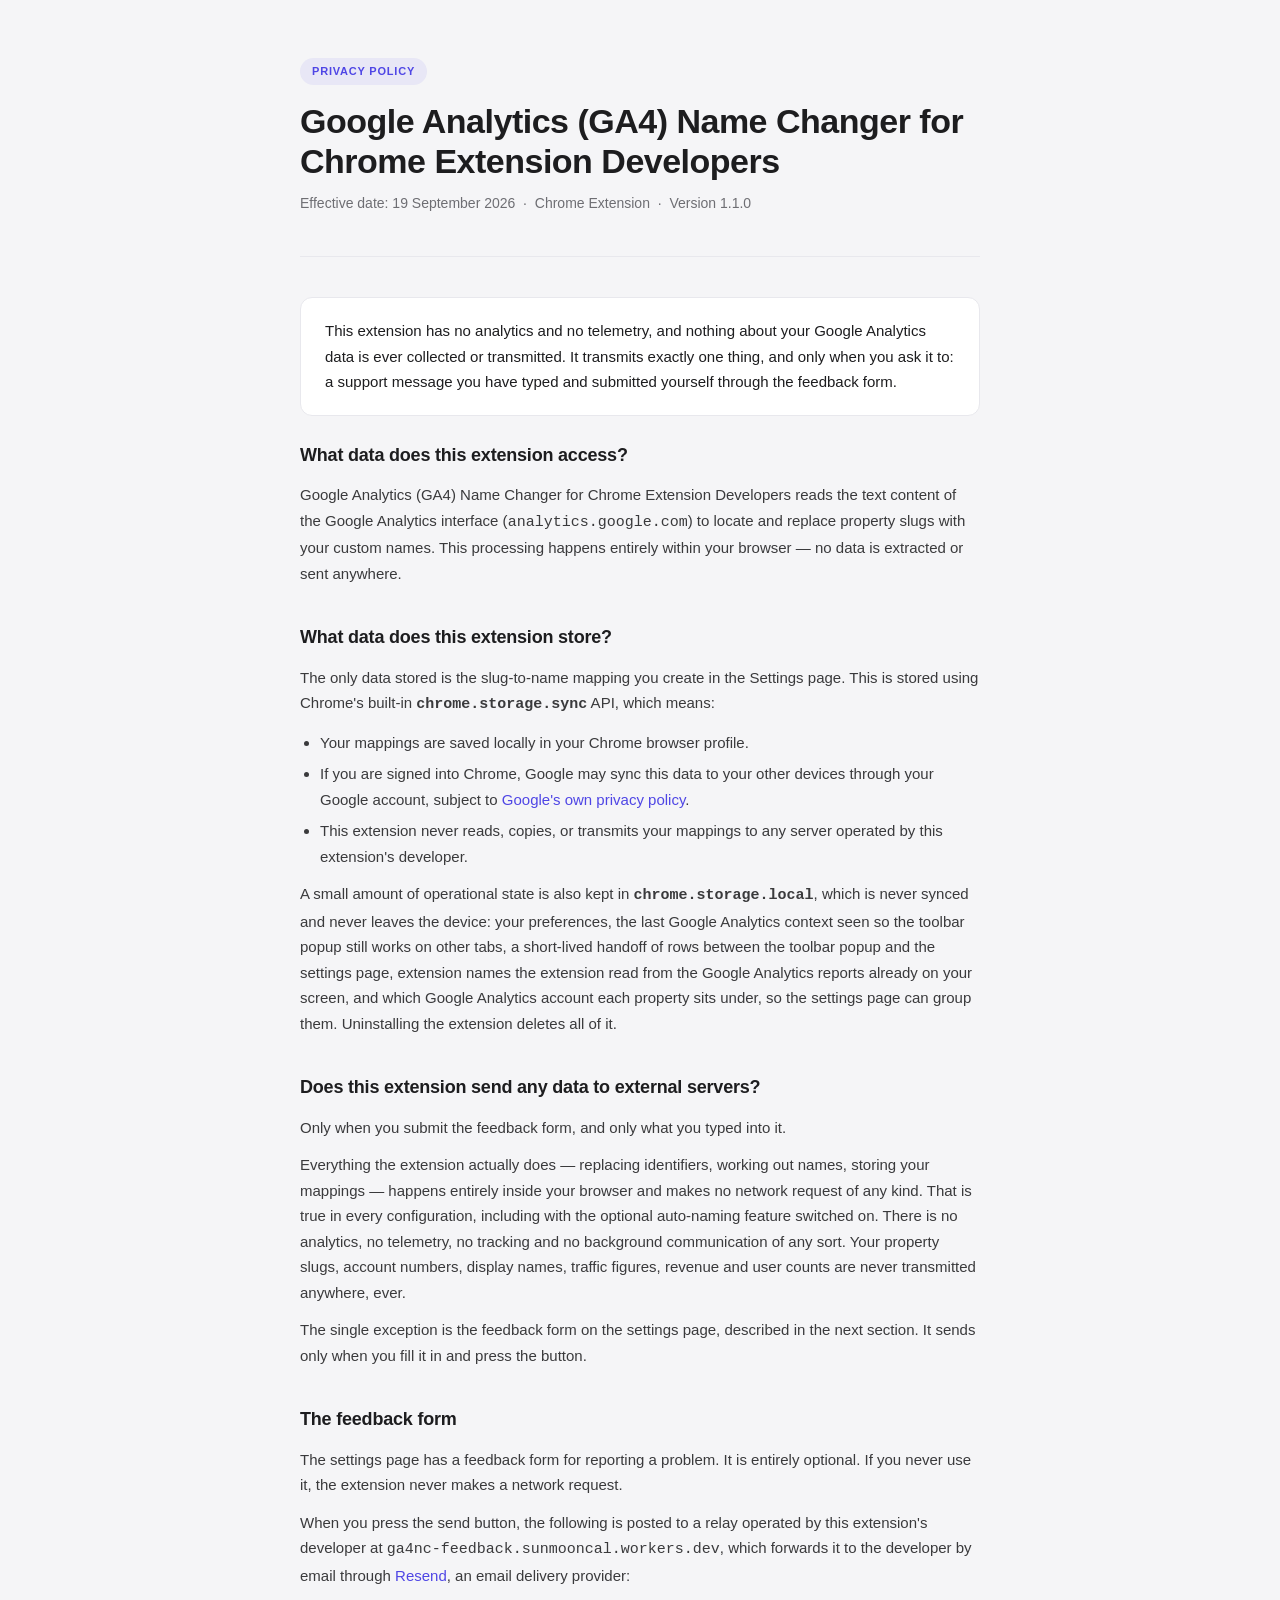
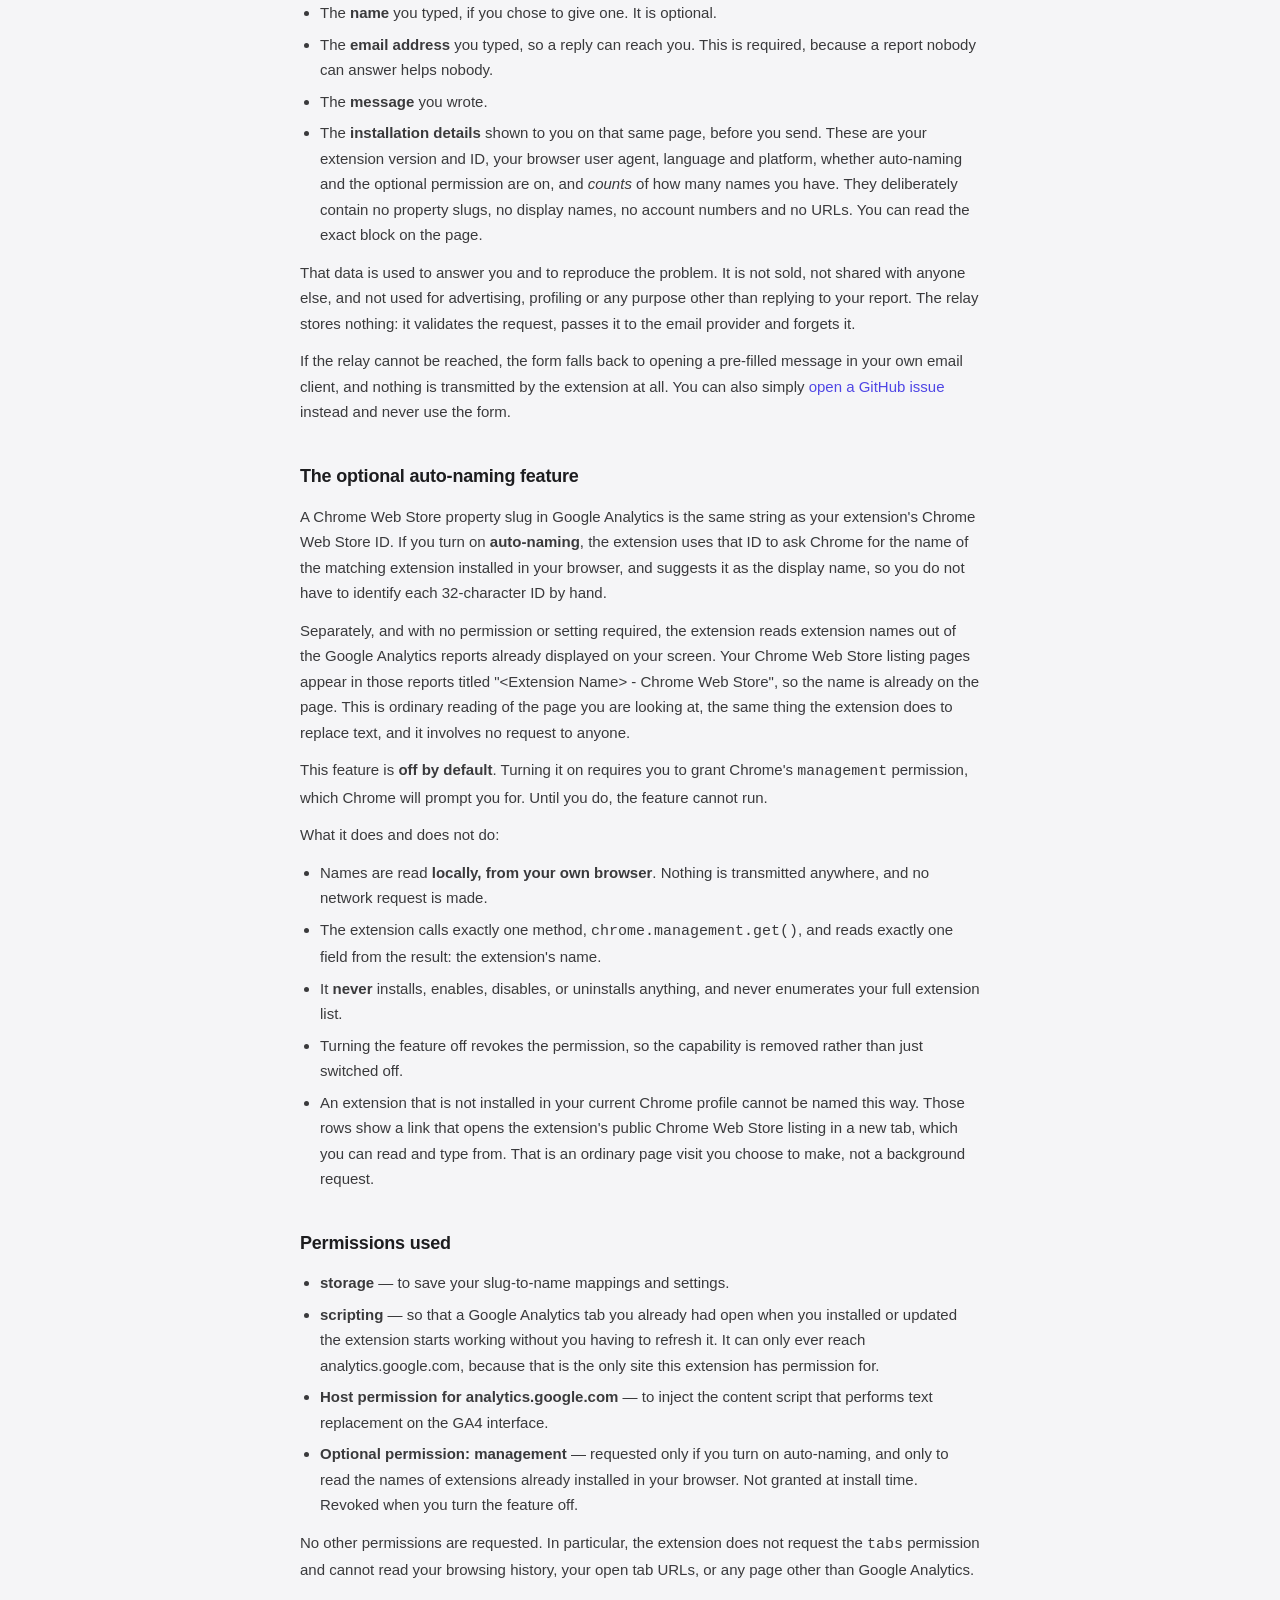
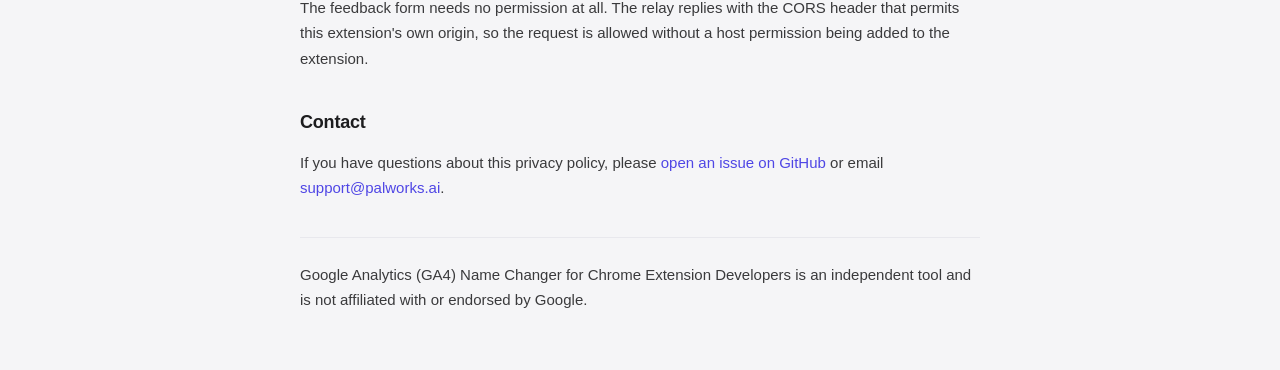
==== commit 37d4d202: "feat: adopt open GA4 tabs, redraw the icon, fix the feedback field borders ADOPT OPEN GA4 TABS (ADR-" ====
--- a/privacy.html
+++ b/privacy.html
@@ -260,7 +260,11 @@
     <section>
       <h2>Permissions used</h2>
       <ul>
-        <li><strong>storage</strong> — to save your slug-to-name mappings and settings.</li>
+        <li><strong>storage</strong> &mdash; to save your slug-to-name mappings and settings.</li>
+        <li><strong>scripting</strong> &mdash; so that a Google Analytics tab you already had
+            open when you installed or updated the extension starts working without you
+            having to refresh it. It can only ever reach analytics.google.com, because that
+            is the only site this extension has permission for.</li>
         <li><strong>Host permission for analytics.google.com</strong> — to inject the
             content script that performs text replacement on the GA4 interface.</li>
         <li><strong>Optional permission: management</strong> — requested only if you turn
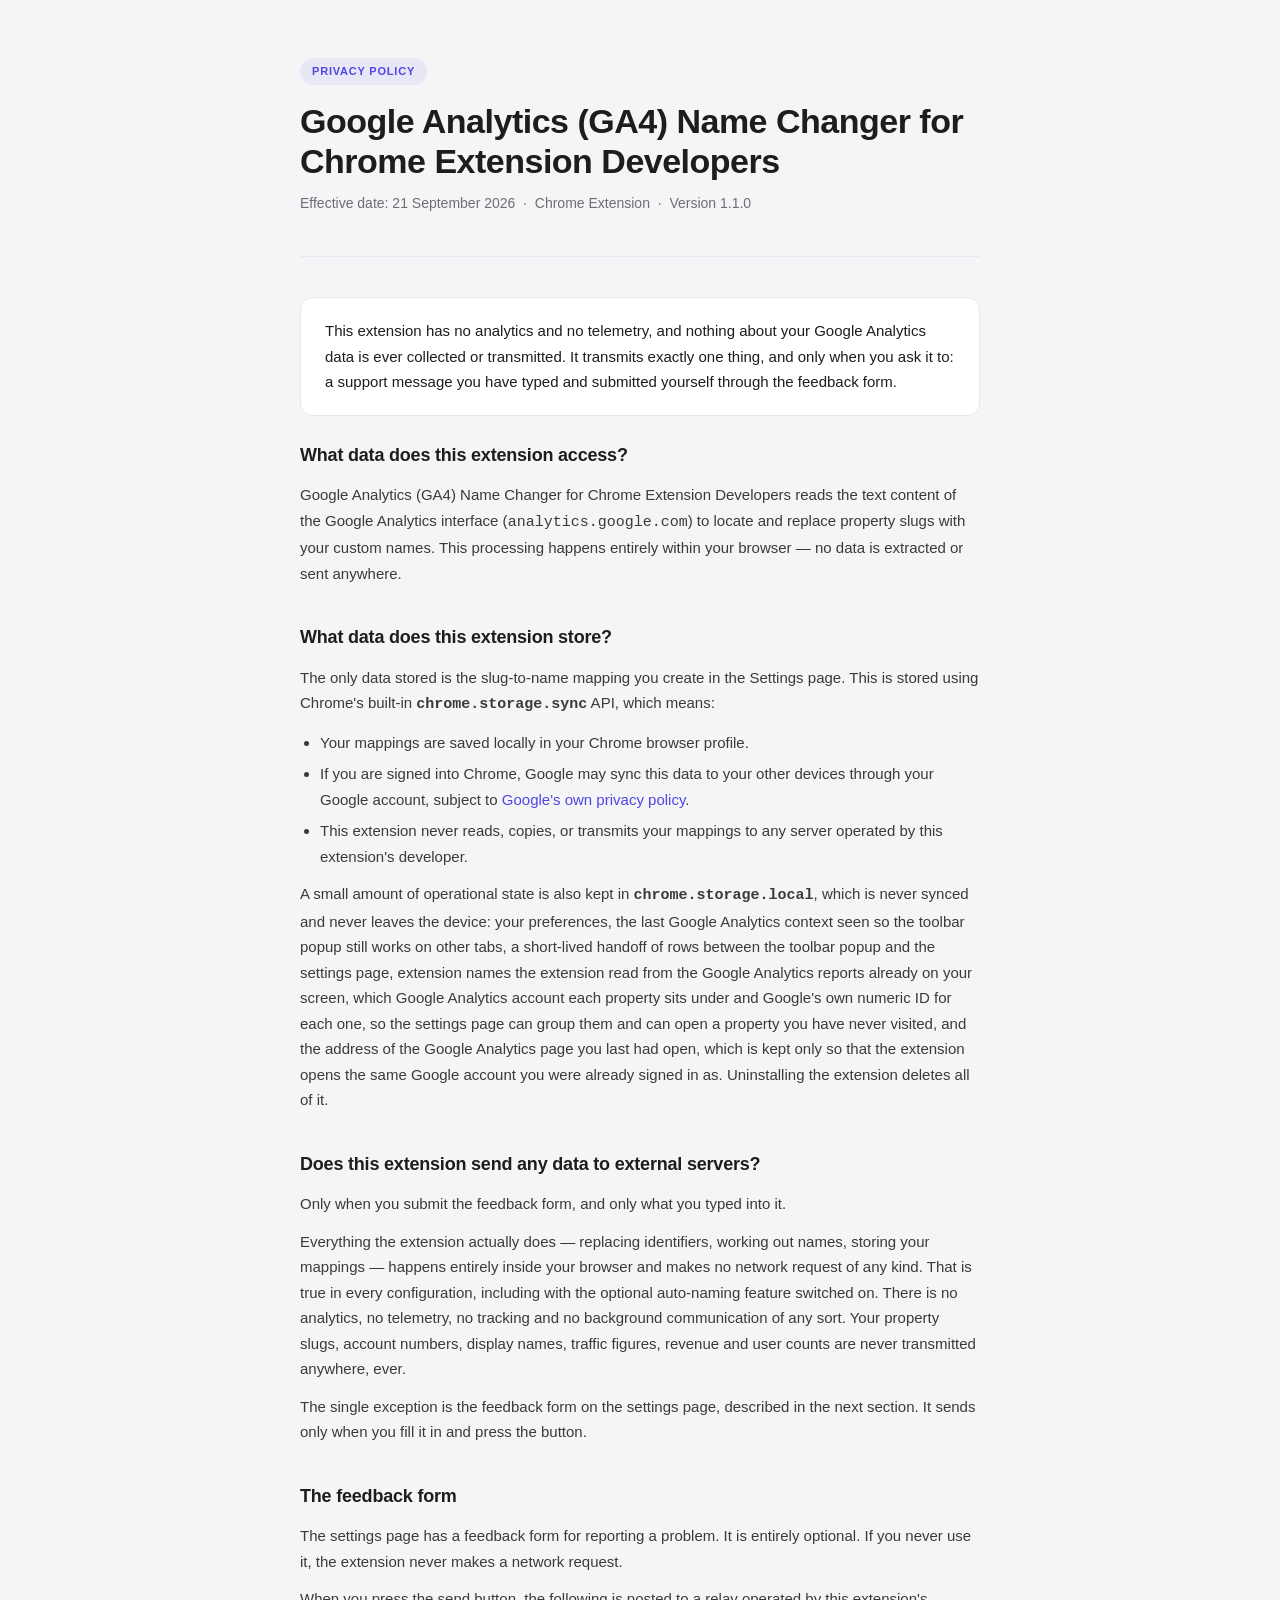
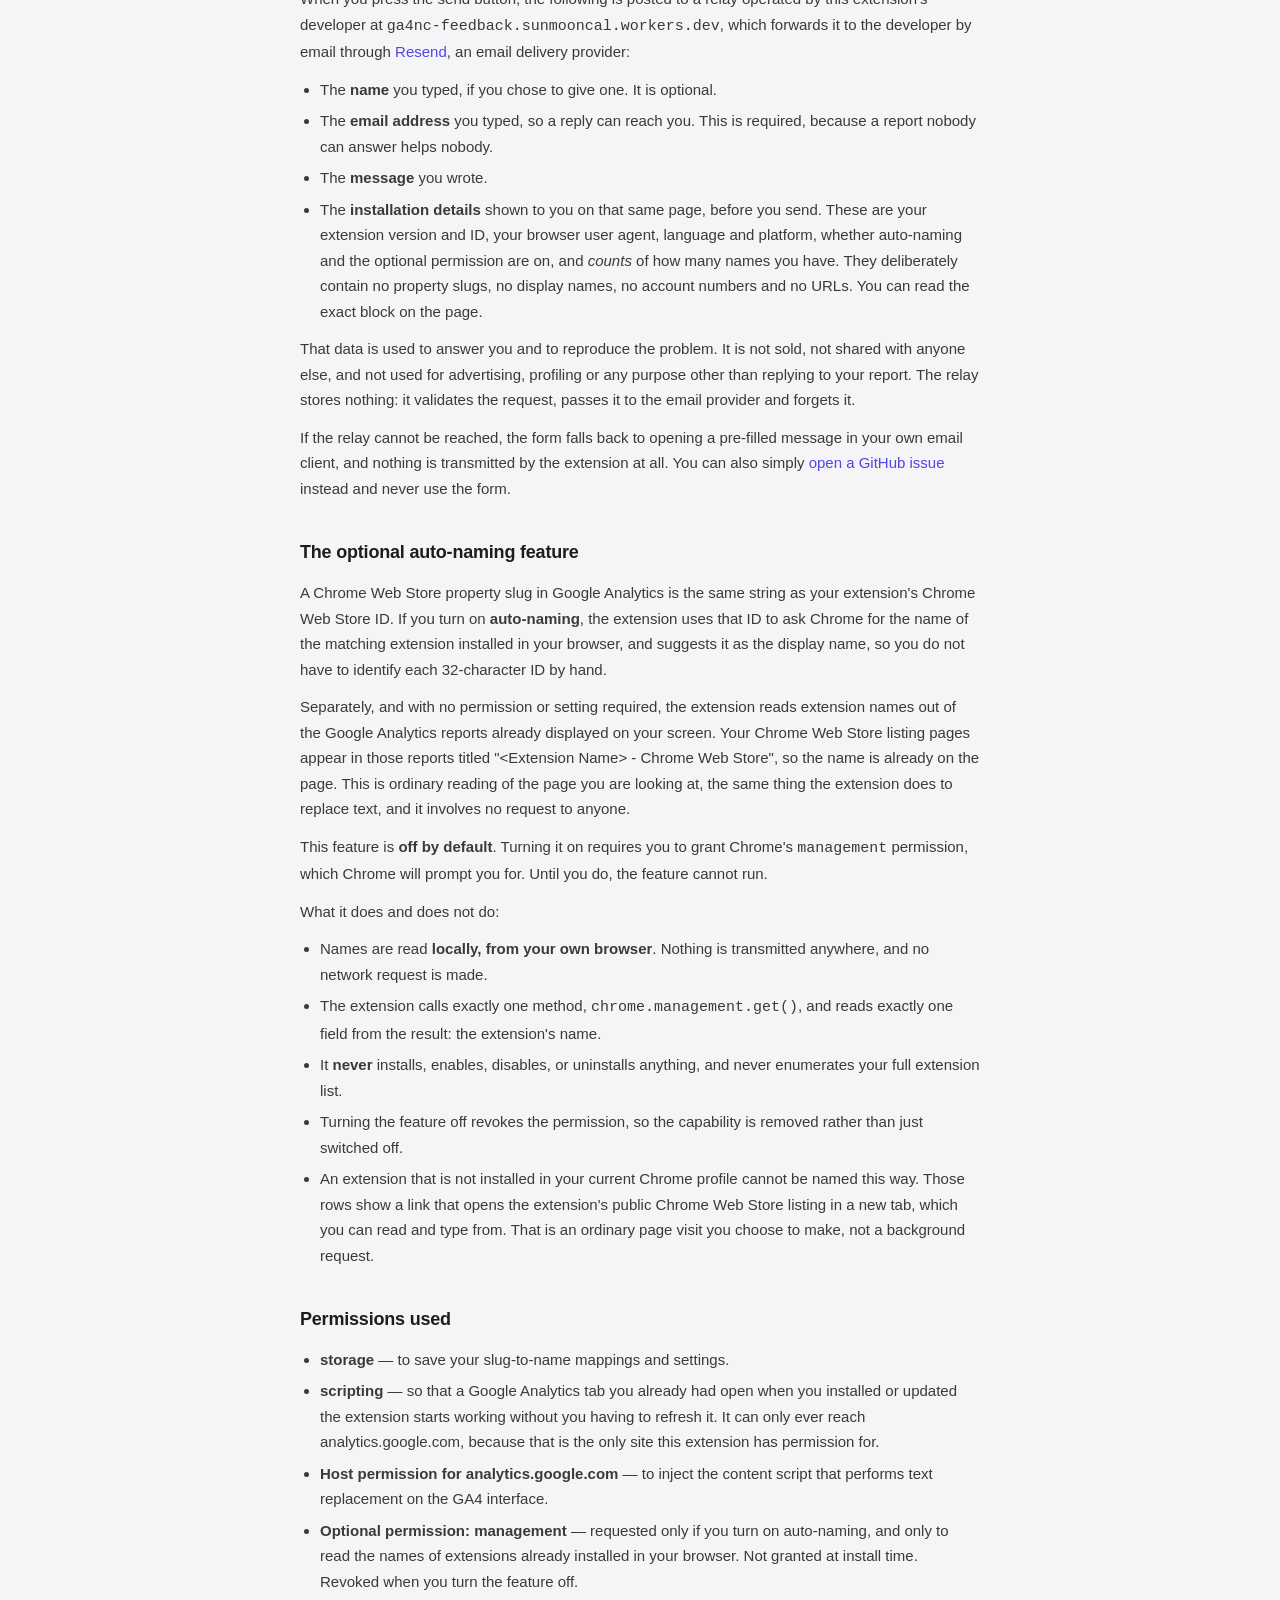
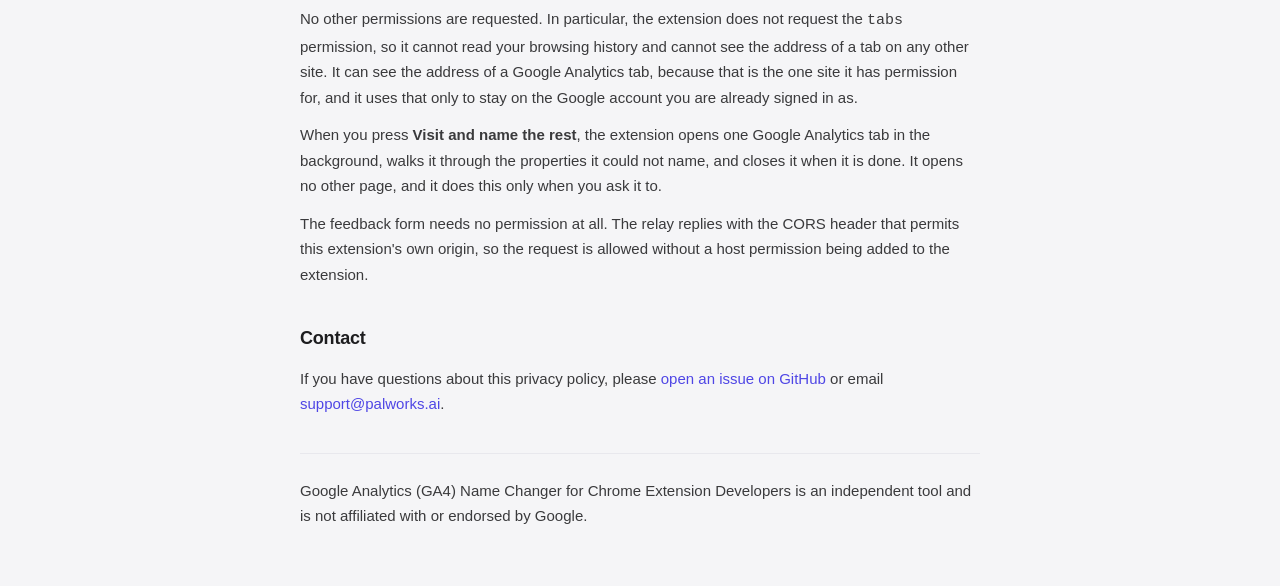
==== commit 6a0e6c48: "docs: sweep every document for the release, and rewrite the store listing for search Documentation s" ====
--- a/privacy.html
+++ b/privacy.html
@@ -131,7 +131,7 @@
     <header>
       <div class="badge">Privacy Policy</div>
       <h1>Google Analytics (GA4) Name Changer for Chrome Extension Developers</h1>
-      <p class="meta">Effective date: 19 September 2026 &nbsp;·&nbsp; Chrome Extension &nbsp;·&nbsp; Version 1.1.0</p>
+      <p class="meta">Effective date: 21 September 2026 &nbsp;·&nbsp; Chrome Extension &nbsp;·&nbsp; Version 1.1.0</p>
     </header>
 
     <div class="highlight-box">
@@ -168,9 +168,12 @@
          never leaves the device: your preferences, the last Google Analytics context
          seen so the toolbar popup still works on other tabs, a short-lived handoff of rows
          between the toolbar popup and the settings page, extension names the
-         extension read from the Google Analytics reports already on your screen, and
-         which Google Analytics account each property sits under, so the settings page can
-         group them.
+         extension read from the Google Analytics reports already on your screen, which
+         Google Analytics account each property sits under and Google's own numeric ID for
+         each one, so the settings page can group them and can open a property you have
+         never visited, and the address of the Google Analytics page you last had open,
+         which is kept only so that the extension opens the same Google account you were
+         already signed in as.
          Uninstalling the extension deletes all of it.</p>
     </section>
 
@@ -273,8 +276,14 @@
             off.</li>
       </ul>
       <p>No other permissions are requested. In particular, the extension does not
-         request the <code>tabs</code> permission and cannot read your browsing history,
-         your open tab URLs, or any page other than Google Analytics.</p>
+         request the <code>tabs</code> permission, so it cannot read your browsing history
+         and cannot see the address of a tab on any other site. It can see the address of a
+         Google Analytics tab, because that is the one site it has permission for, and it
+         uses that only to stay on the Google account you are already signed in as.</p>
+      <p>When you press <strong>Visit and name the rest</strong>, the extension opens one
+         Google Analytics tab in the background, walks it through the properties it could
+         not name, and closes it when it is done. It opens no other page, and it does this
+         only when you ask it to.</p>
       <p>The feedback form needs no permission at all. The relay replies with the CORS
          header that permits this extension's own origin, so the request is allowed
          without a host permission being added to the extension.</p>
